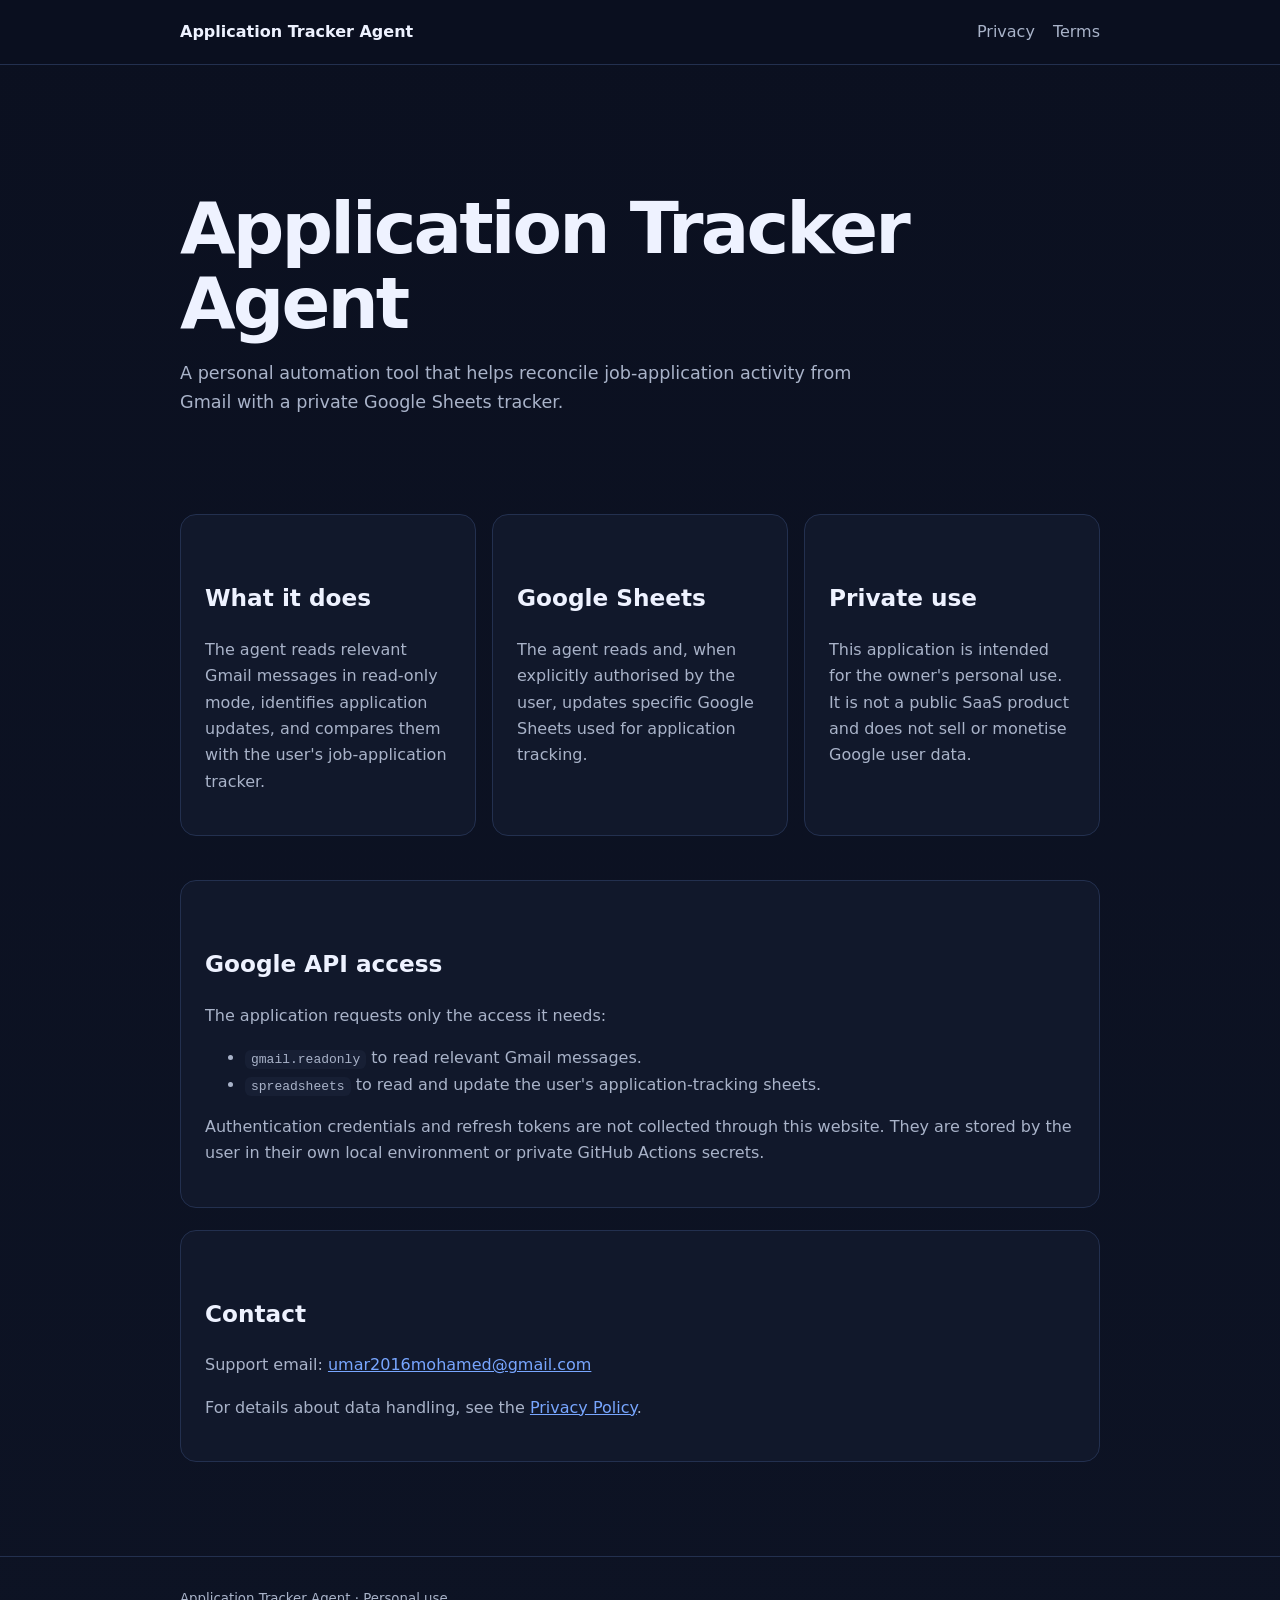
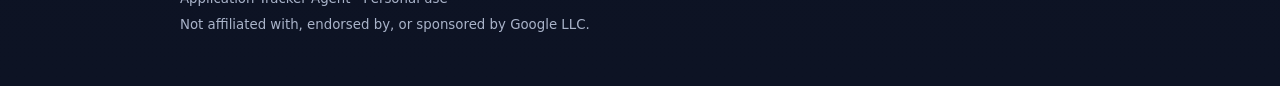
==== index.html @ 26b53d29 "Add the OAuth consent site for Application Tracker Agent Google will not move an External OAuth app " ====
<!doctype html>
<html lang="en-GB">
<head>
  <meta charset="utf-8">
  <meta name="viewport" content="width=device-width, initial-scale=1">
  <title>Application Tracker Agent</title>
  <meta name="description" content="Personal automation for reconciling job-application activity from Gmail into Google Sheets.">
  <link rel="stylesheet" href="style.css">
</head>
<body>
<header>
  <div class="container">
    <nav>
      <a class="brand" href="index.html">Application Tracker Agent</a>
      <div class="navlinks">
        <a href="privacy.html">Privacy</a>
        <a href="terms.html">Terms</a>
      </div>
    </nav>
  </div>
</header>

<main>
  <div class="container">
    <section class="hero">
      <h1>Application Tracker Agent</h1>
      <p class="lead">
        A personal automation tool that helps reconcile job-application activity from Gmail
        with a private Google Sheets tracker.
      </p>
    </section>

    <section class="grid">
      <div class="card">
        <h2>What it does</h2>
        <p>
          The agent reads relevant Gmail messages in read-only mode, identifies application
          updates, and compares them with the user's job-application tracker.
        </p>
      </div>
      <div class="card">
        <h2>Google Sheets</h2>
        <p>
          The agent reads and, when explicitly authorised by the user, updates specific
          Google Sheets used for application tracking.
        </p>
      </div>
      <div class="card">
        <h2>Private use</h2>
        <p>
          This application is intended for the owner's personal use. It is not a public
          SaaS product and does not sell or monetise Google user data.
        </p>
      </div>
    </section>

    <section class="card">
      <h2>Google API access</h2>
      <p>The application requests only the access it needs:</p>
      <ul>
        <li><code>gmail.readonly</code> to read relevant Gmail messages.</li>
        <li><code>spreadsheets</code> to read and update the user's application-tracking sheets.</li>
      </ul>
      <p>
        Authentication credentials and refresh tokens are not collected through this website.
        They are stored by the user in their own local environment or private GitHub Actions secrets.
      </p>
    </section>

    <section class="card">
      <h2>Contact</h2>
      <p>
        Support email:
        <a href="mailto:umar2016mohamed@gmail.com">umar2016mohamed@gmail.com</a>
      </p>
      <p>
        For details about data handling, see the <a href="privacy.html">Privacy Policy</a>.
      </p>
    </section>
  </div>
</main>

<footer>
  <div class="container">
    <small>Application Tracker Agent · Personal use<br>Not affiliated with, endorsed by, or sponsored by Google LLC.</small>
  </div>
</footer>
</body>
</html>
---- style.css ----
:root {
  --bg: #0b1020;
  --panel: #11182b;
  --text: #eef2ff;
  --muted: #a9b3c9;
  --accent: #78a6ff;
  --border: #23304f;
  --max: 920px;
}
* { box-sizing: border-box; }
html { scroll-behavior: smooth; }
body {
  margin: 0;
  font-family: Inter, ui-sans-serif, system-ui, -apple-system, BlinkMacSystemFont, "Segoe UI", sans-serif;
  background: linear-gradient(180deg, #0b1020 0%, #0d1324 100%);
  color: var(--text);
  line-height: 1.65;
}
a { color: var(--accent); }
.container { width: min(92%, var(--max)); margin: 0 auto; }
header {
  border-bottom: 1px solid var(--border);
  background: rgba(11,16,32,.9);
  backdrop-filter: blur(10px);
  position: sticky;
  top: 0;
}
nav {
  display: flex;
  align-items: center;
  justify-content: space-between;
  min-height: 64px;
  gap: 24px;
}
.brand { color: var(--text); text-decoration: none; font-weight: 700; }
.navlinks { display: flex; gap: 18px; flex-wrap: wrap; }
.navlinks a { text-decoration: none; color: var(--muted); }
main { padding: 72px 0; }
.hero { padding: 54px 0 30px; }
h1 { font-size: clamp(2.2rem, 7vw, 4.5rem); line-height: 1.04; margin: 0 0 18px; letter-spacing: -0.04em; }
h2 { margin-top: 40px; font-size: 1.45rem; }
p, li { color: var(--muted); }
.lead { font-size: 1.1rem; max-width: 720px; }
.card {
  background: var(--panel);
  border: 1px solid var(--border);
  border-radius: 16px;
  padding: 24px;
  margin: 22px 0;
}
.grid {
  display: grid;
  grid-template-columns: repeat(auto-fit, minmax(230px, 1fr));
  gap: 16px;
  margin-top: 28px;
}
footer {
  border-top: 1px solid var(--border);
  padding: 28px 0 48px;
  color: var(--muted);
}
small { color: var(--muted); }
code { background: #171f34; padding: 2px 6px; border-radius: 6px; }
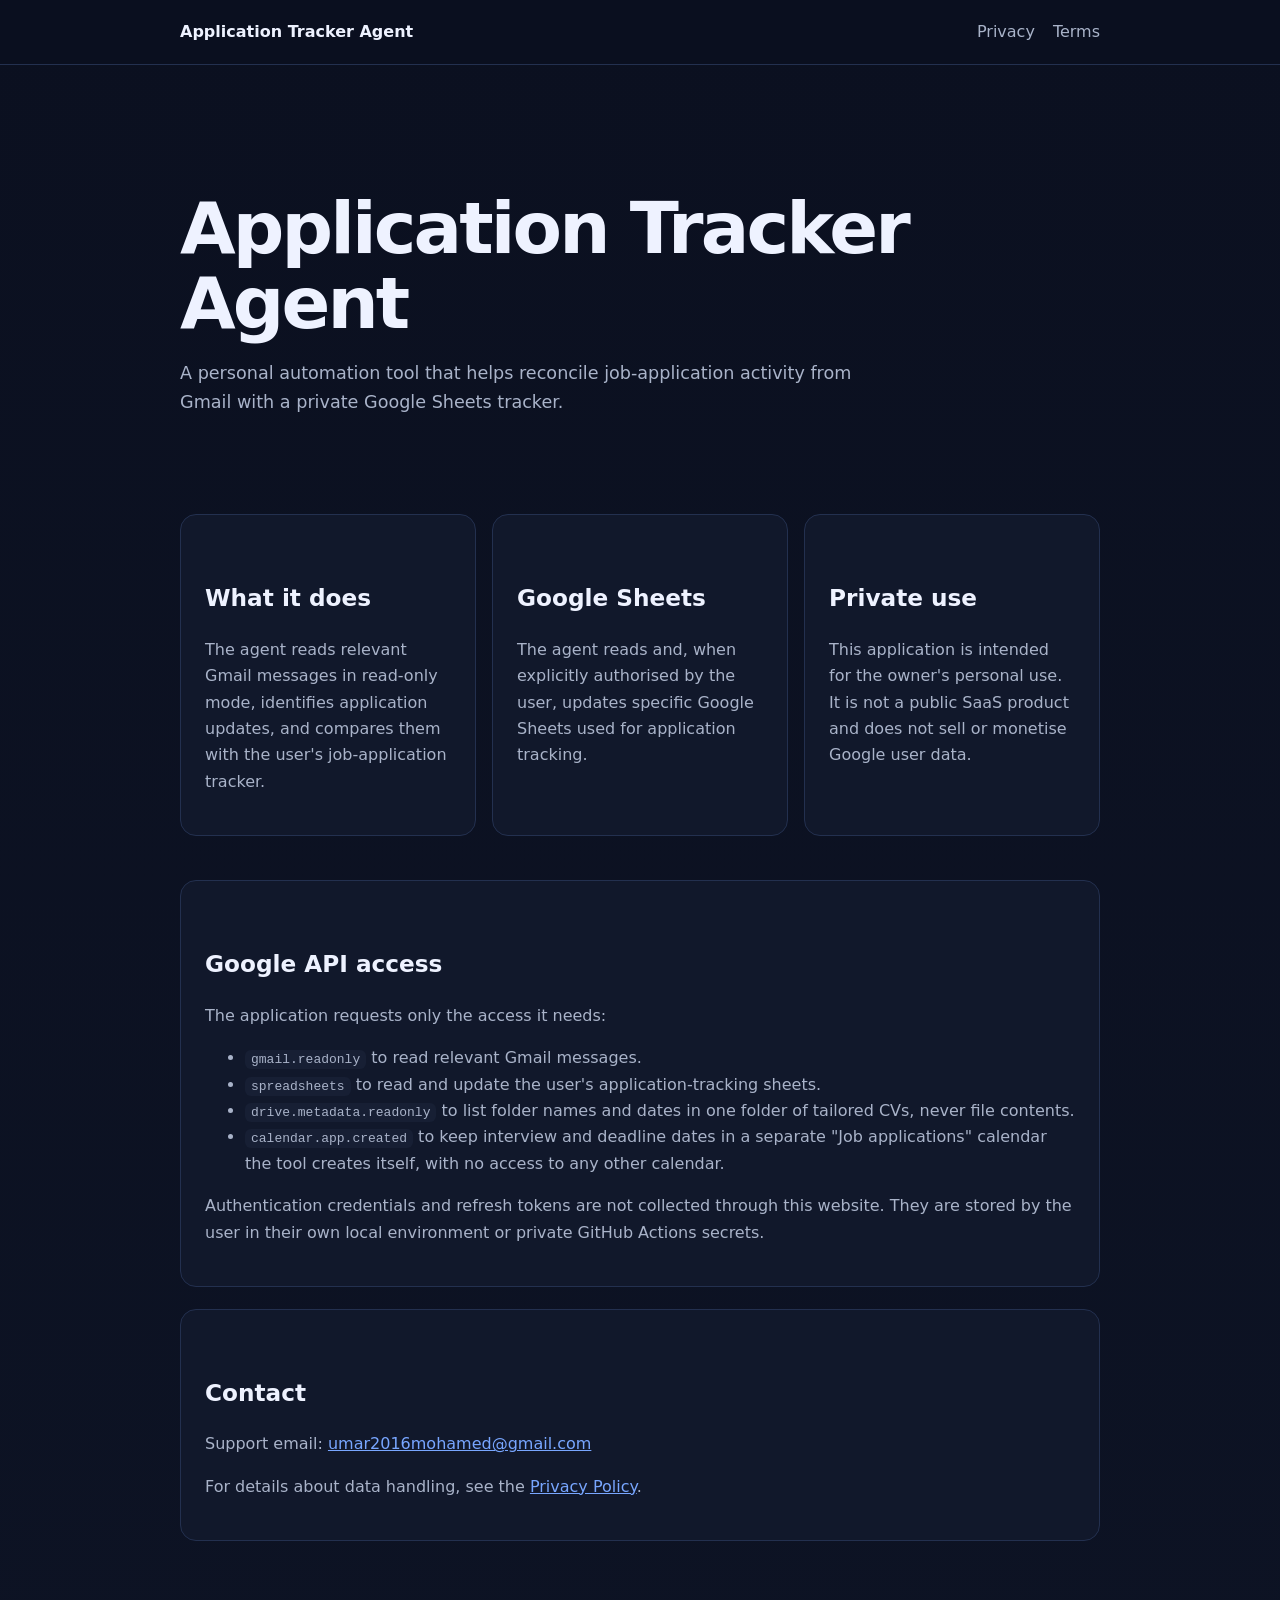
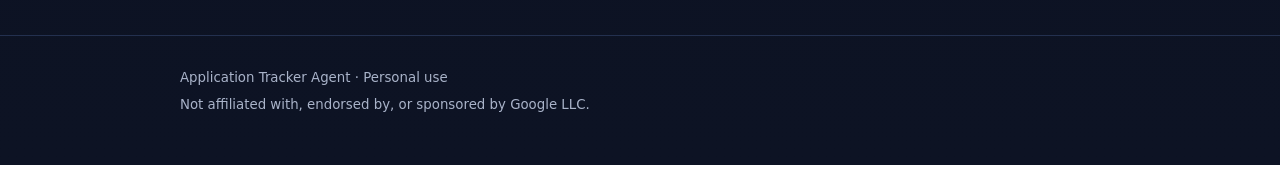
==== commit b6873c37: "List the calendar permission (calendar.app.created) on the site The tracker can now keep interview a" ====
--- a/index.html
+++ b/index.html
@@ -2,6 +2,7 @@
 <html lang="en-GB">
 <head>
   <meta charset="utf-8">
+  <meta name="google-site-verification" content="5uK5l3lQaQ-0Vbg__jyVj2pfmYAqYjjy8NX0-M4OeUc">
   <meta name="viewport" content="width=device-width, initial-scale=1">
   <title>Application Tracker Agent</title>
   <meta name="description" content="Personal automation for reconciling job-application activity from Gmail into Google Sheets.">
@@ -60,6 +61,8 @@
       <ul>
         <li><code>gmail.readonly</code> to read relevant Gmail messages.</li>
         <li><code>spreadsheets</code> to read and update the user's application-tracking sheets.</li>
+        <li><code>drive.metadata.readonly</code> to list folder names and dates in one folder of tailored CVs, never file contents.</li>
+        <li><code>calendar.app.created</code> to keep interview and deadline dates in a separate "Job applications" calendar the tool creates itself, with no access to any other calendar.</li>
       </ul>
       <p>
         Authentication credentials and refresh tokens are not collected through this website.
